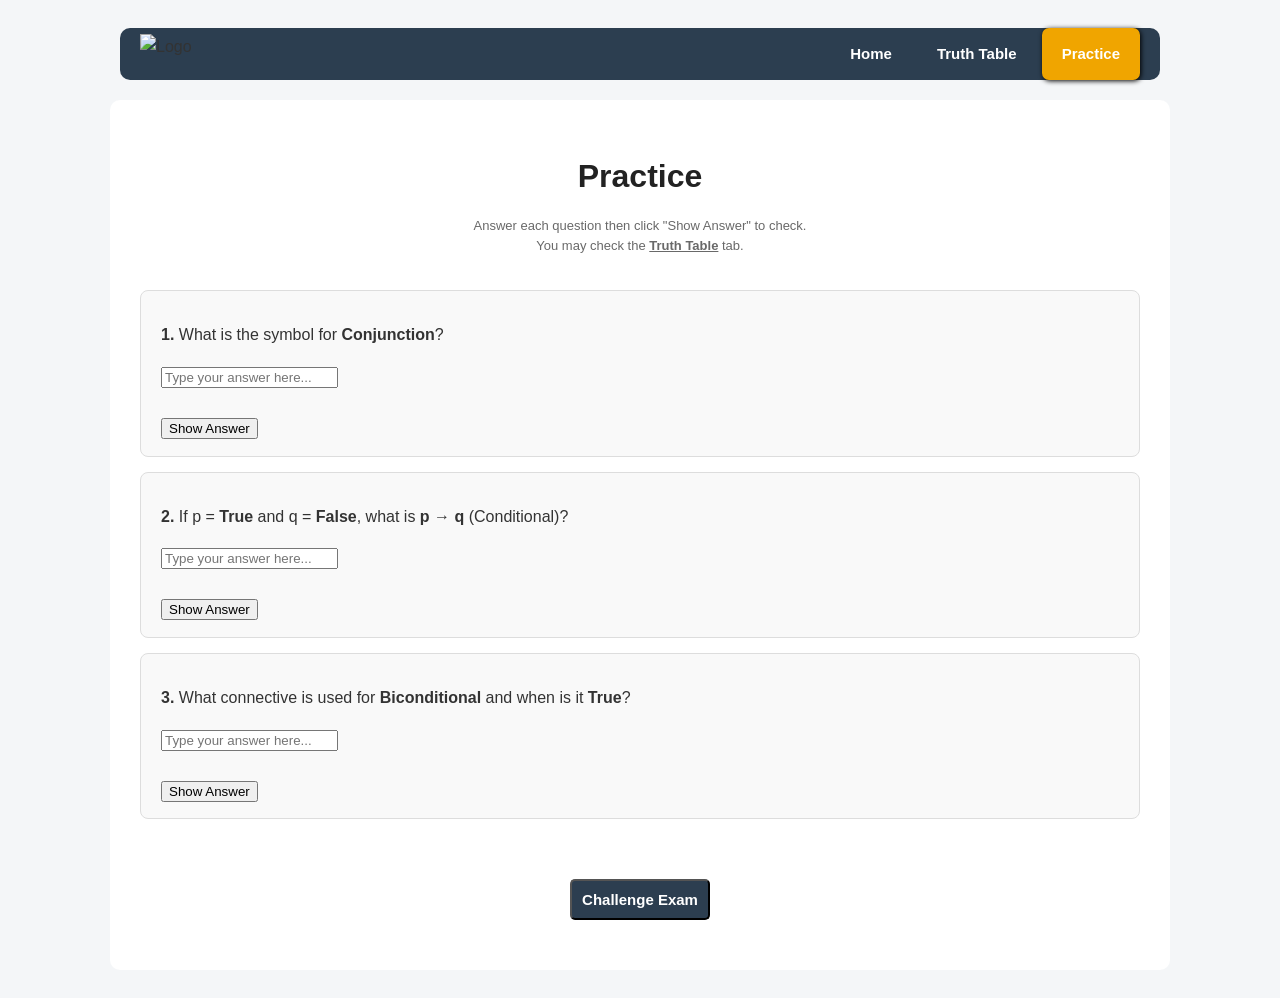
==== practice.html @ a01719ba "Add files via upload" ====
<!DOCTYPE html>
<html lang="en">
<head>
    <meta charset="UTF-8">
    <meta name="viewport" content="width=device-width, initial-scale=1.0">
    <title>Practice</title>
    <link rel="stylesheet" href="style.css">
</head>
<body>
    <nav>
        <img src="/MMW/rosswaylogo1.png" alt="Logo">
        <div class="nav-links">
            <a href="index.html">Home</a>
            <a href="truthtable.html">Truth Table</a>
            <a href="practice.html" class="active">Practice</a>
        </div>
    </nav>

    <main class="rectangle">

        <header>
            <h1 style="text-align: center;">Practice</h1>
        </header>

        <section>
            <p style="text-align: center; color: dimgray; font-size: 13px; padding-bottom: 20px;">Answer each question then click "Show Answer" to check.<br> You may check the <b><a href="truthtable.html" target="_blank" style="color: dimgray;">Truth Table</a></b> tab.</p>

            <!-- Question 1 -->
            <div class="question-block">
                <p><strong>1.</strong> What is the symbol for <strong>Conjunction</strong>?</p>
                <input type="text" placeholder="Type your answer here...">
                <br><br>
                <button class="show-btn" onclick="this.nextElementSibling.style.display='block'">Show Answer</button>
                <p class="answer" style="display:none;">✅ The symbol for Conjunction is <strong>p ∧ q</strong> (and).</p>
            </div>

            <!-- Question 2 -->
            <div class="question-block">
                <p><strong>2.</strong> If p = <strong>True</strong> and q = <strong>False</strong>, what is <strong>p → q</strong> (Conditional)?</p>
                <input type="text" placeholder="Type your answer here...">
                <br><br>
                <button class="show-btn" onclick="this.nextElementSibling.style.display='block'">Show Answer</button>
                <p class="answer" style="display:none;">✅ The answer is <strong>False</strong>. A conditional is only false when p is True and q is False.</p>
            </div>

            <!-- Question 3 -->
            <div class="question-block">
                <p><strong>3.</strong> What connective is used for <strong>Biconditional</strong> and when is it <strong>True</strong>?</p>
                <input type="text" placeholder="Type your answer here...">
                <br><br>
                <button class="show-btn" onclick="this.nextElementSibling.style.display='block'">Show Answer</button>
                <p class="answer" style="display:none;">✅ The connective is <strong>"if and only if"</strong> (p ↔ q). It is True only when both p and q have the <strong>same value</strong> (both True or both False).</p>
            </div>

        </section>

        <div class="button-container" style="padding: 20px 0;">
            <a href="https://forms.gle/6iUV91Jfxw7E9Z6o8" target="_blank">
                <button class="leftsidebutton"><b>Challenge Exam</b></button>
            </a>
        </div>

    </main>
    
</body>
</html>
---- style.css ----
body {
    font-family: Arial, Helvetica, sans-serif;
    line-height: 1.6;
    background-color: #f4f6f8;
    color: #333;
    padding: 20px;
}

/* Buttons noong statements*/
details {
    border: 1px solid #ddd;
    border-radius: 8px;
    padding: 10px 15px;
    margin-bottom: 10px;
    background-color: #f9f9f9;
}

details[open] {
    background-color: #eef2f7;
}

/* Unordered List*/
ul, li{
    margin: 0%;
}

#GeorgeBoole {
    max-width: 250px;
    height: auto;
    position: relative;
    left: 50%;
    translate: -50%;
}

.boole{
    max-width: 1000px;
    margin: auto;
    padding: 10px;
    border-radius: 10px;
    border-style: solid;
    border-width: 1px;
}

/* Container */
.rectangle {
    max-width: 1000px;
    margin: auto;
    background: white;
    padding: 30px;
    border-radius: 10px;
}

/* Headings */
h1, h2, h3 {
    margin-bottom: 10px;
    color: #222;
}

section {
    margin-bottom: 40px;
}

/* Tables */
table {
    width: 100%;
    border-collapse: collapse;
    min-width: 100px;
}

th, td {
    padding: 10px;
    border: 1px solid #ddd;
    text-align: center;
}

th {
    background-color: #2c3e50;
    color: white;
}

/* Buttons */
.centerbutton{
    font-size: 20px;
    position: relative;
    top: 20px;
    left: 50%;
    translate: -50% -50%;
    background-color: #2c3e50;
    border-radius: 5px;
    color: #ffffff;
    padding: 10px;
}

.button-container {
    display: flex;
    justify-content: center;
    align-items: center;
    gap: 40px; /* flexible space between buttons */
    padding-top: 10px;
}

.leftsidebutton{
    font-size: 15px;
    background-color: #2c3e50;
    border-radius: 5px;
    color: #ffffff;
    padding: 10px;

}

.rightsidebutton{
    font-size: 15px;
    background-color: #2c3e50;
    border-radius: 5px;
    color: #ffffff;
    padding: 10px;
}

/* Navigation Bar */
nav {
    max-width: 1000px;
    margin: 0 auto 20px auto;
    background-color: #2c3e50;
    border-radius: 10px;
    padding: 0 20px;
    display: flex;
    justify-content: space-between;
    align-items: center;
}

.nav-links {
    display: flex;
    gap: 5px; /* sa space ng 3 tabs */
}

nav a {
    color: #ffffff;
    text-decoration: none;
    padding: 14px 20px;
    display: inline-block;
    font-family: Arial, Helvetica, sans-serif;
    font-size: 15px;
    font-weight: bold;
    border-radius: 7px;
    transition: background-color 0.2s;
}

nav a:hover {
    background-color: #3d5166;
}

nav a.active {
    background-color: #f0a500;
    box-shadow: 1px 1px 5px black;
}

nav img {
    height: 40px;
    width: auto;
    margin-right: 10px;
    align-self: center;
}

/* Practice Page */
.question-block {
    background-color: #f9f9f9;
    border: 1px solid #ddd;
    border-radius: 8px;
    padding: 15px 20px;
    margin-bottom: 15px;
}

.question-block label {
    display: inline-block;
    margin: 4px 10px;
    cursor: pointer;
}

.feedback {
    margin-top: 8px;
    font-size: 14px;
}
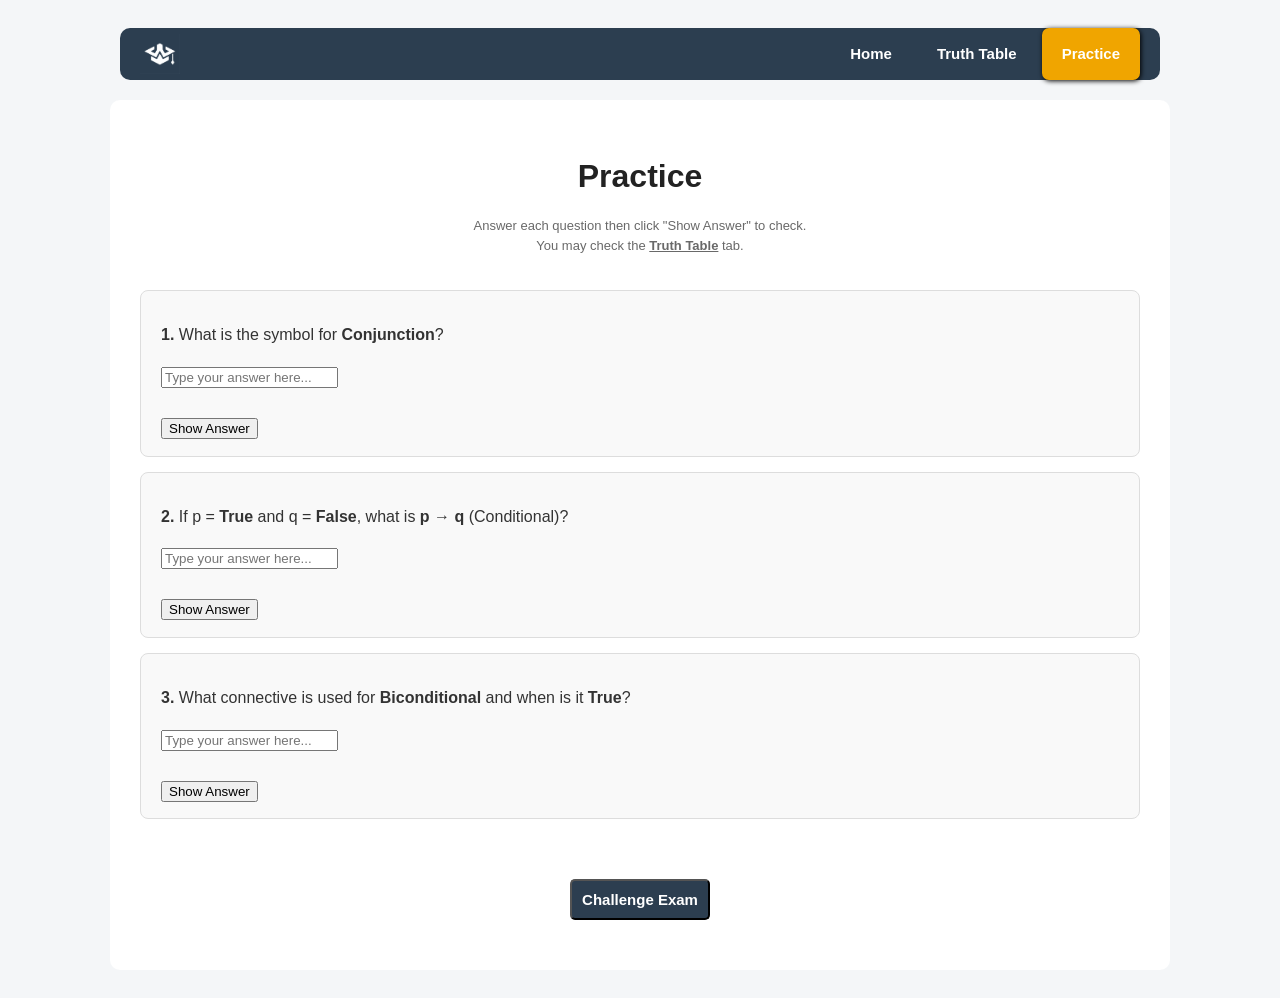
==== commit 439ce848: "Update practice.html" ====
--- a/practice.html
+++ b/practice.html
@@ -8,7 +8,7 @@
 </head>
 <body>
     <nav>
-        <img src="/MMW/rosswaylogo1.png" alt="Logo">
+        <img src="rosswaylogo1.png" alt="Logo">
         <div class="nav-links">
             <a href="index.html">Home</a>
             <a href="truthtable.html">Truth Table</a>
@@ -63,4 +63,5 @@
     </main>
     
 </body>
-</html>+
+</html>
